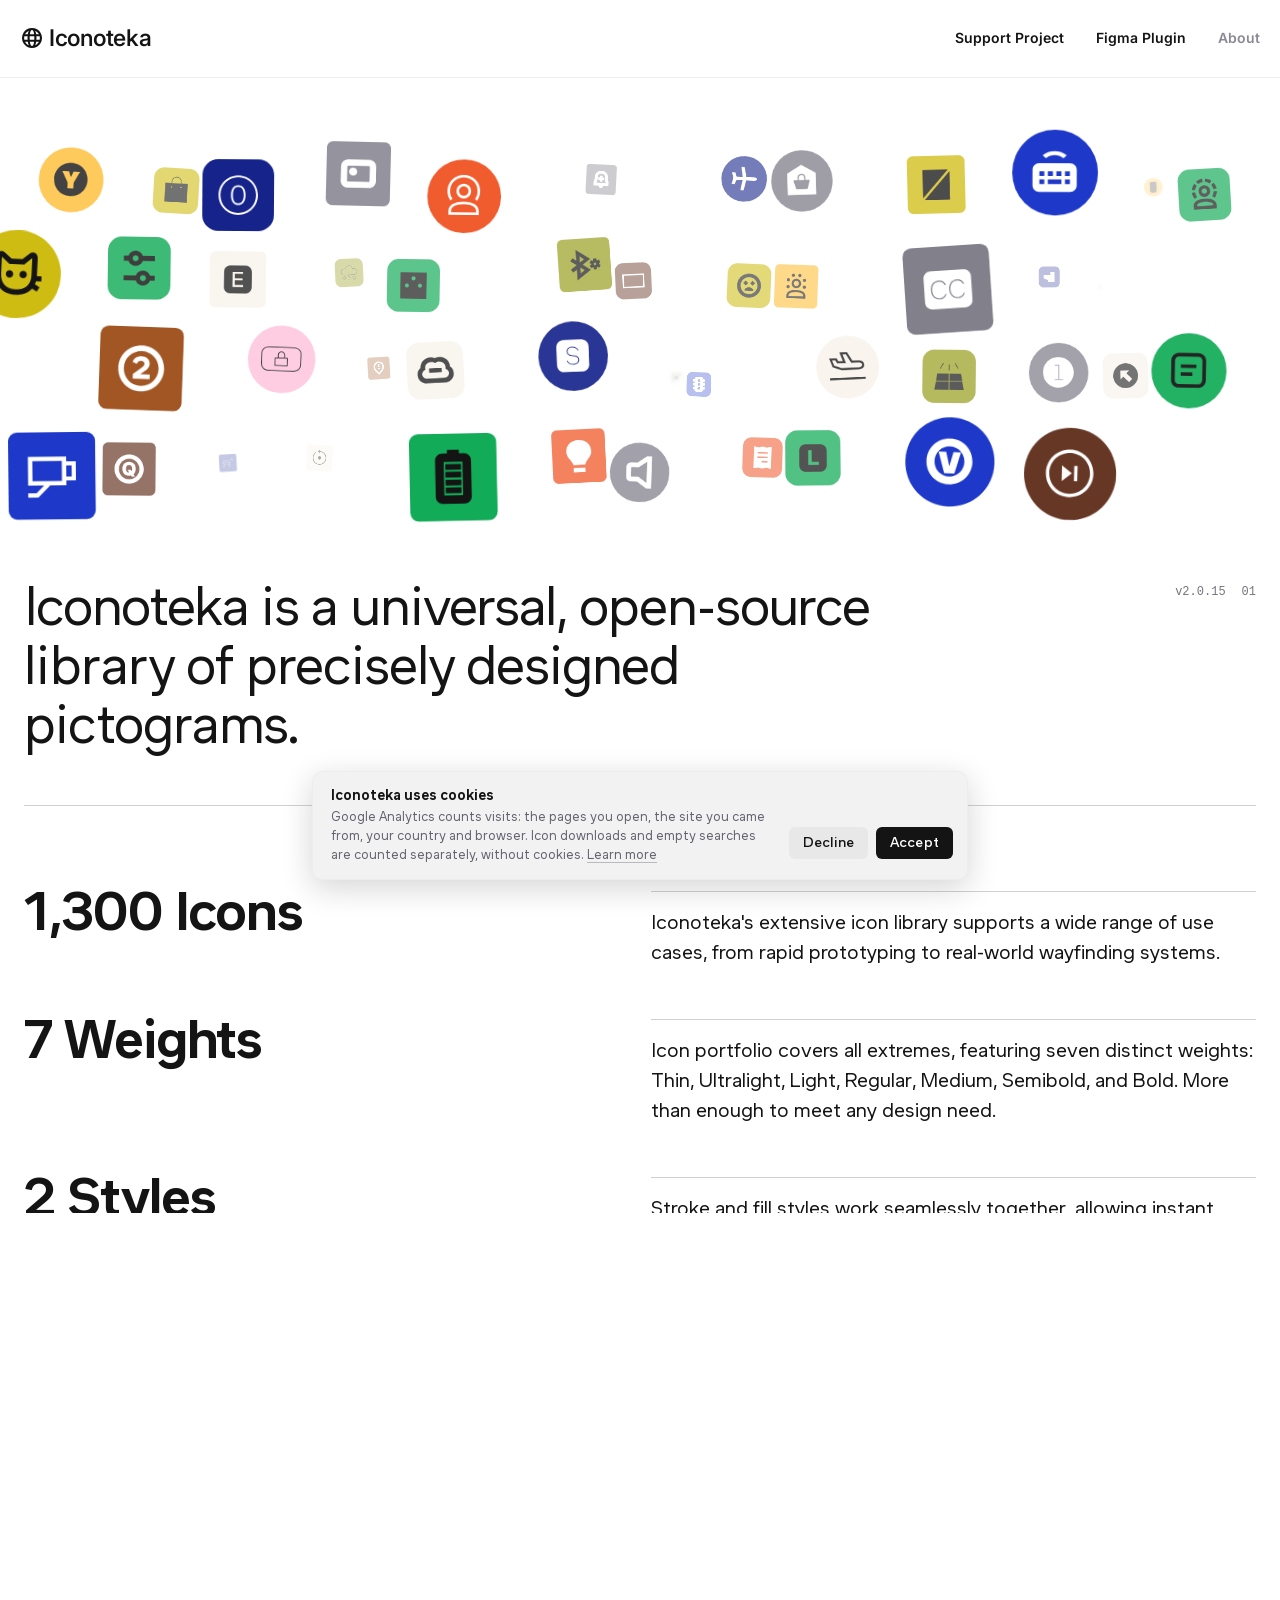
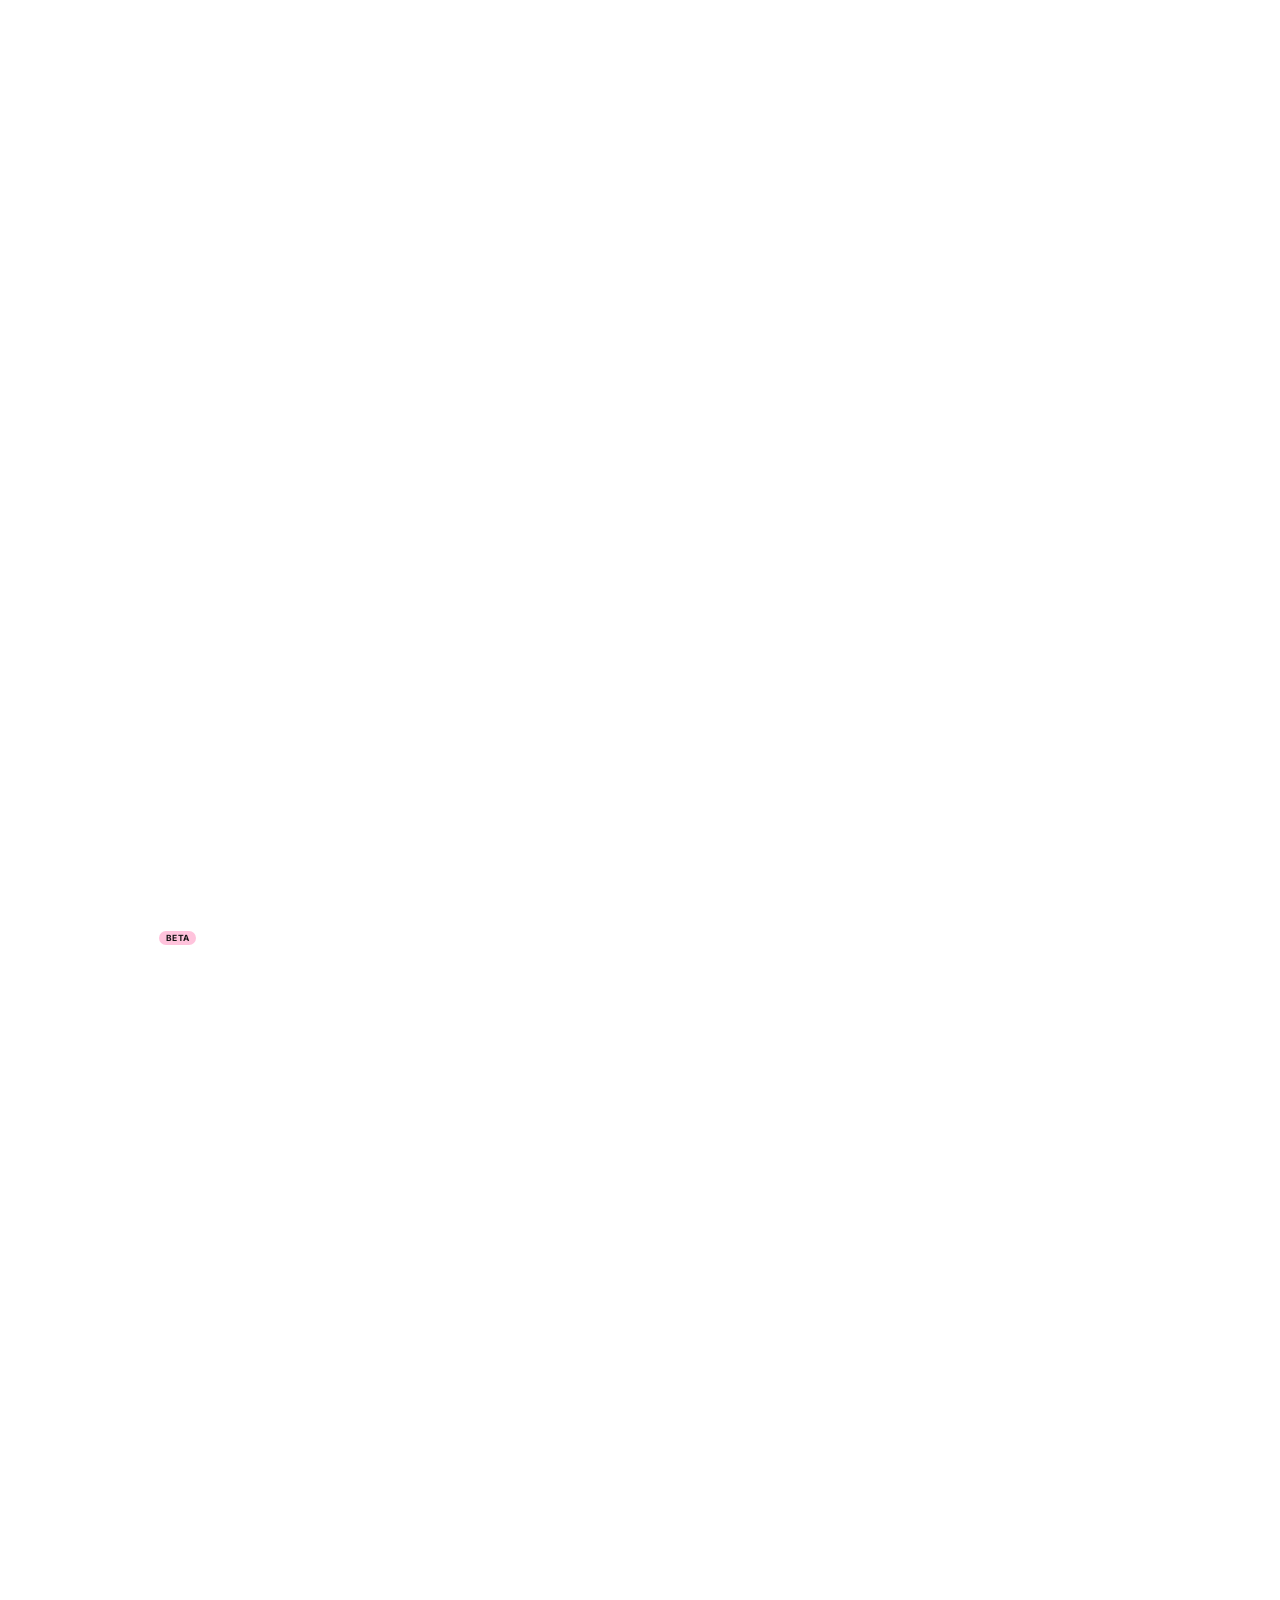
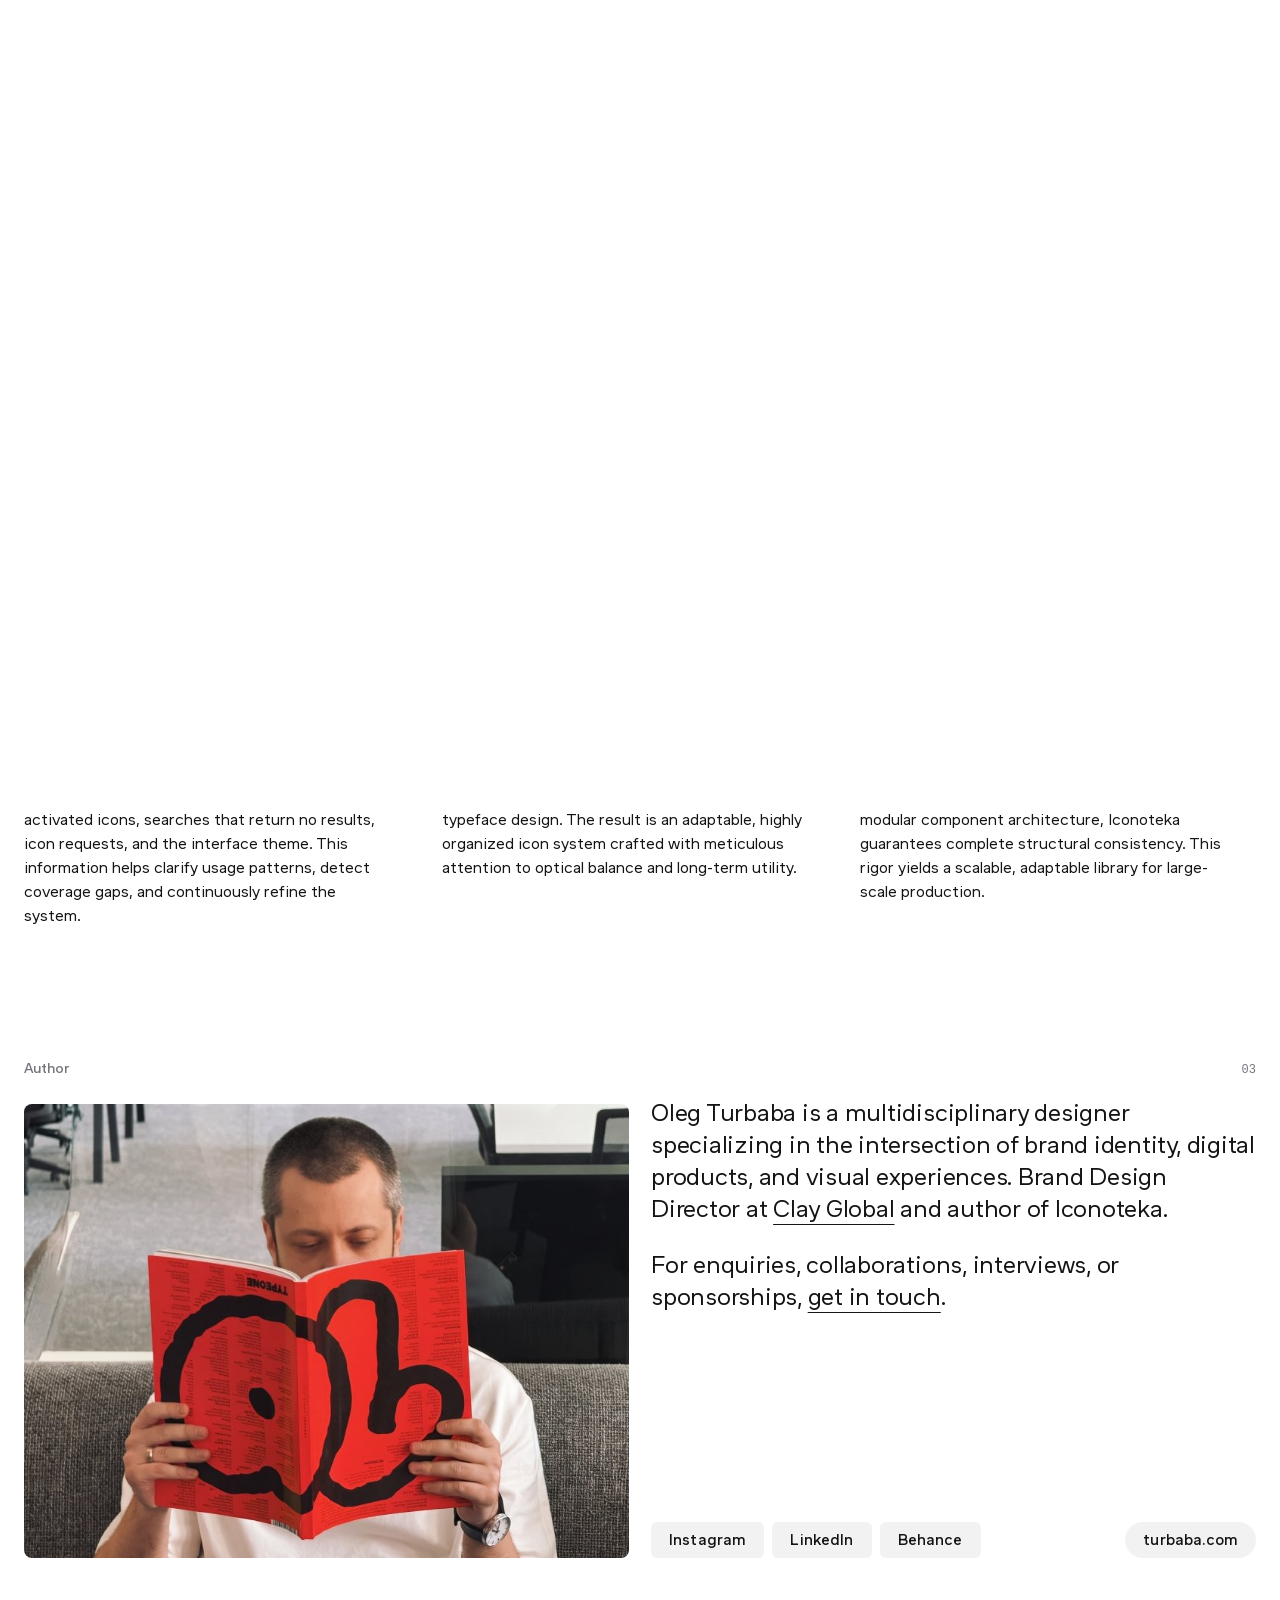
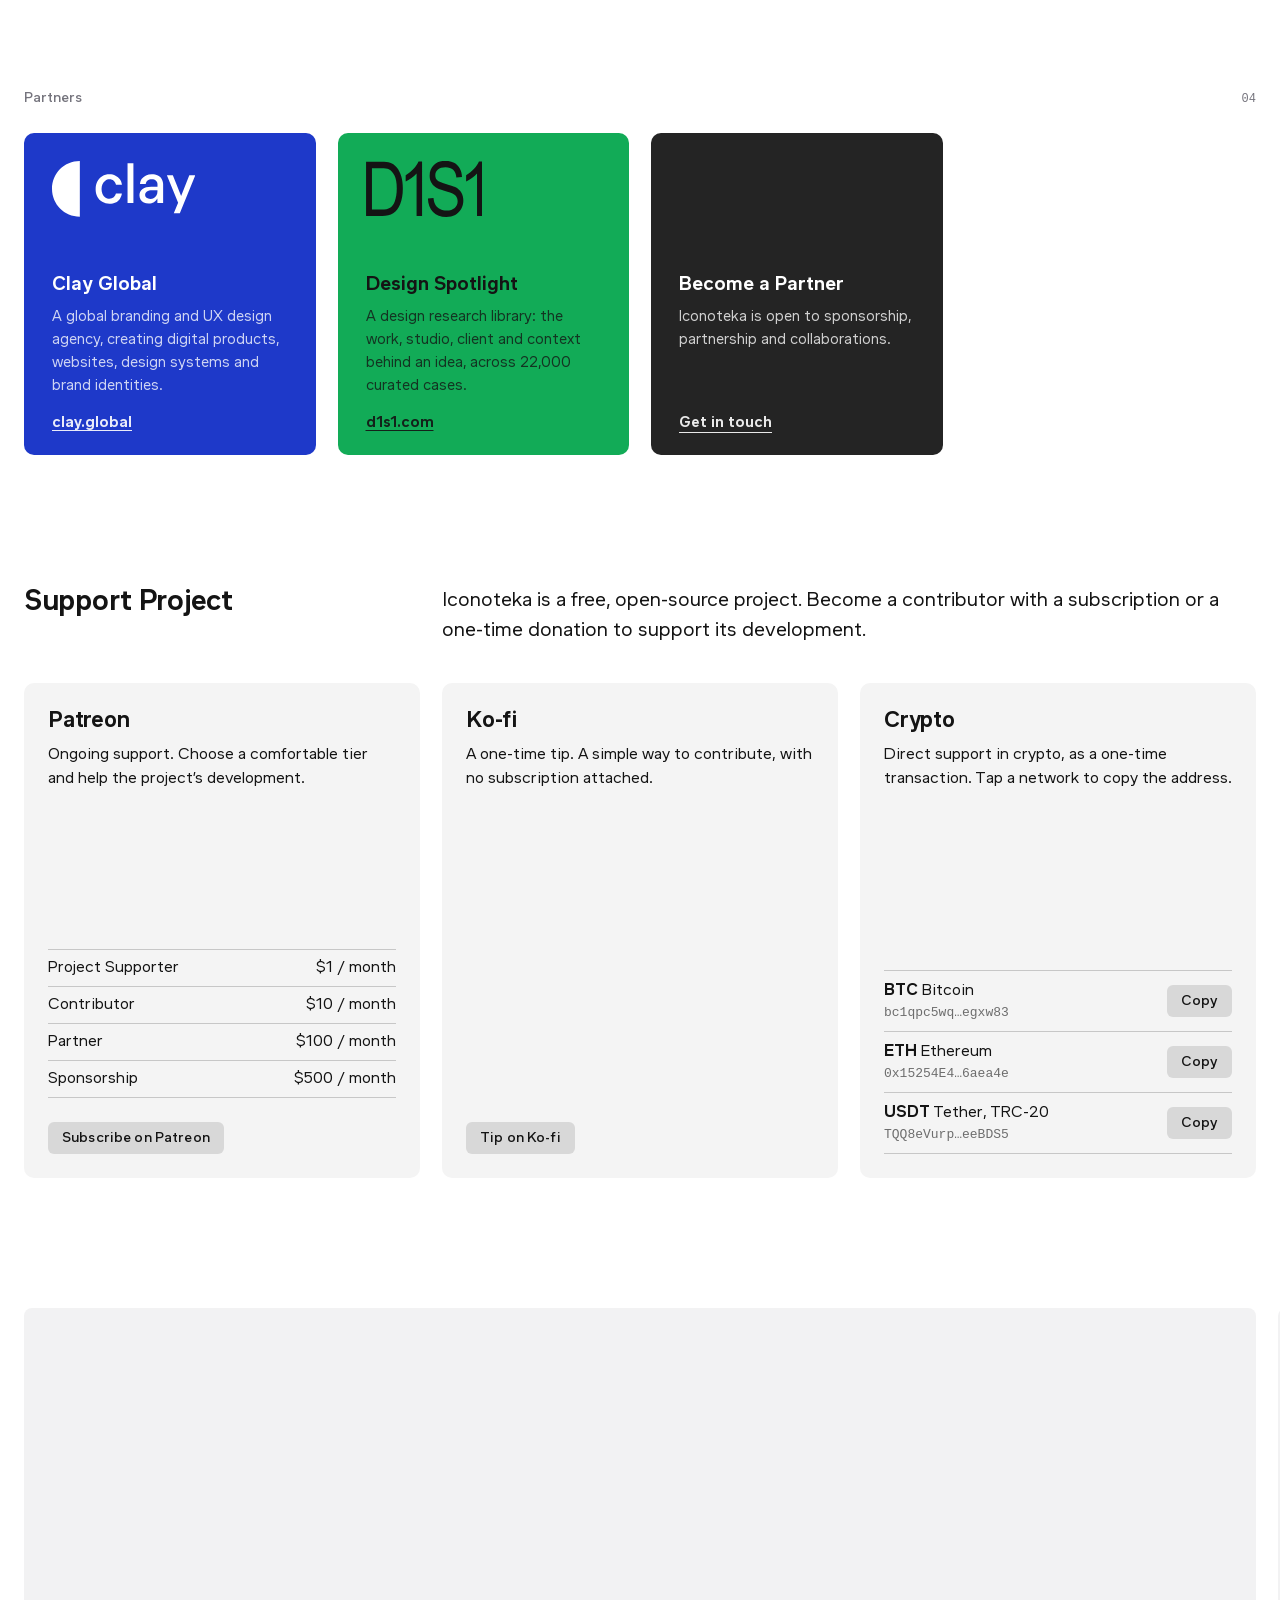
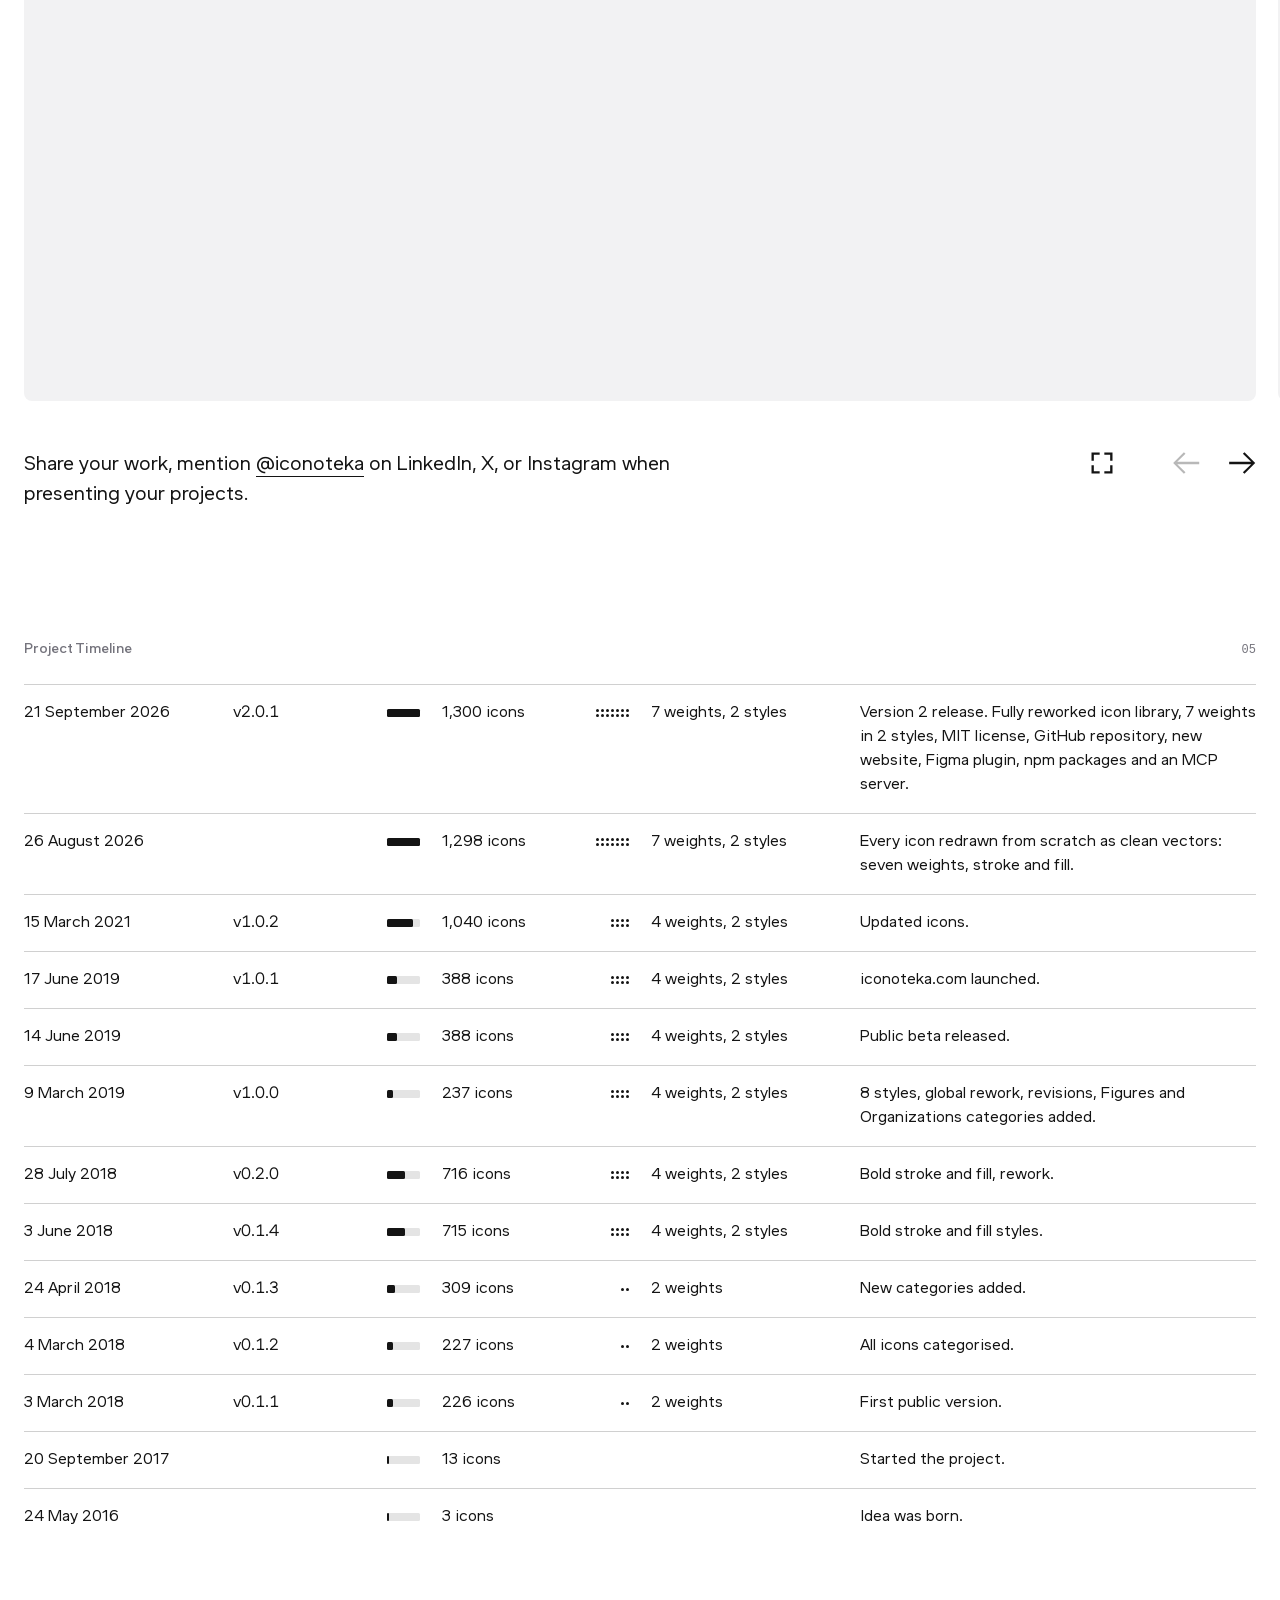
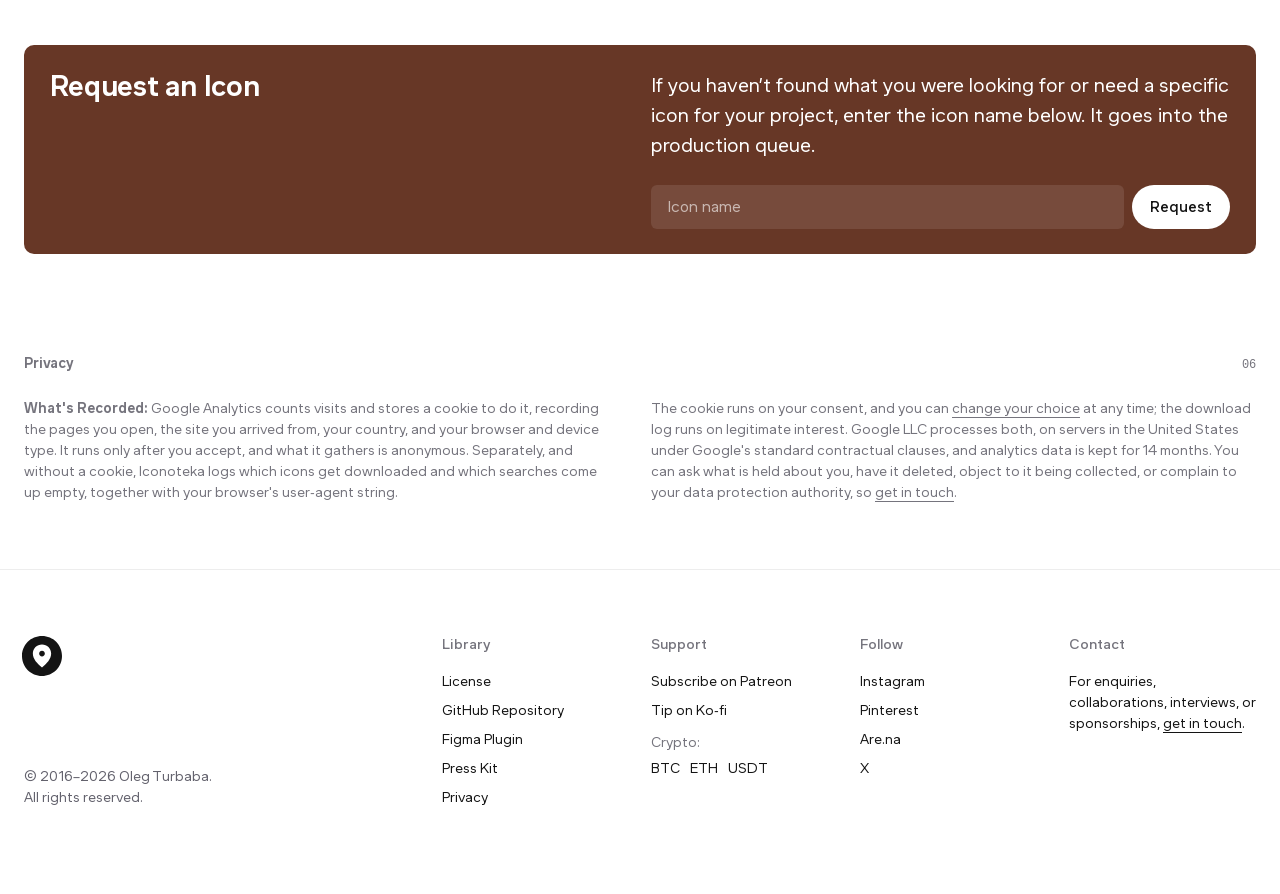
==== mcp/index.html @ 5ced7127 "Staging copy of iconoteka.com Derived from gh-site by sync-staging.py: noindex, no analytics, no can" ====
<!DOCTYPE html>
<html lang="en">
<head>
<meta charset="UTF-8"/>
<title>Iconoteka MCP</title>
<meta name="robots" content="noindex"/>
<meta http-equiv="refresh" content="0; url=/about.html#mcp"/>
<link rel="canonical" href="https://iconoteka.com/about.html#mcp"/>
<script>location.replace('/about.html#mcp');</script>
</head>
<body><p>Redirecting to <a href="/about.html#mcp">the MCP setup</a>…</p></body>
</html>
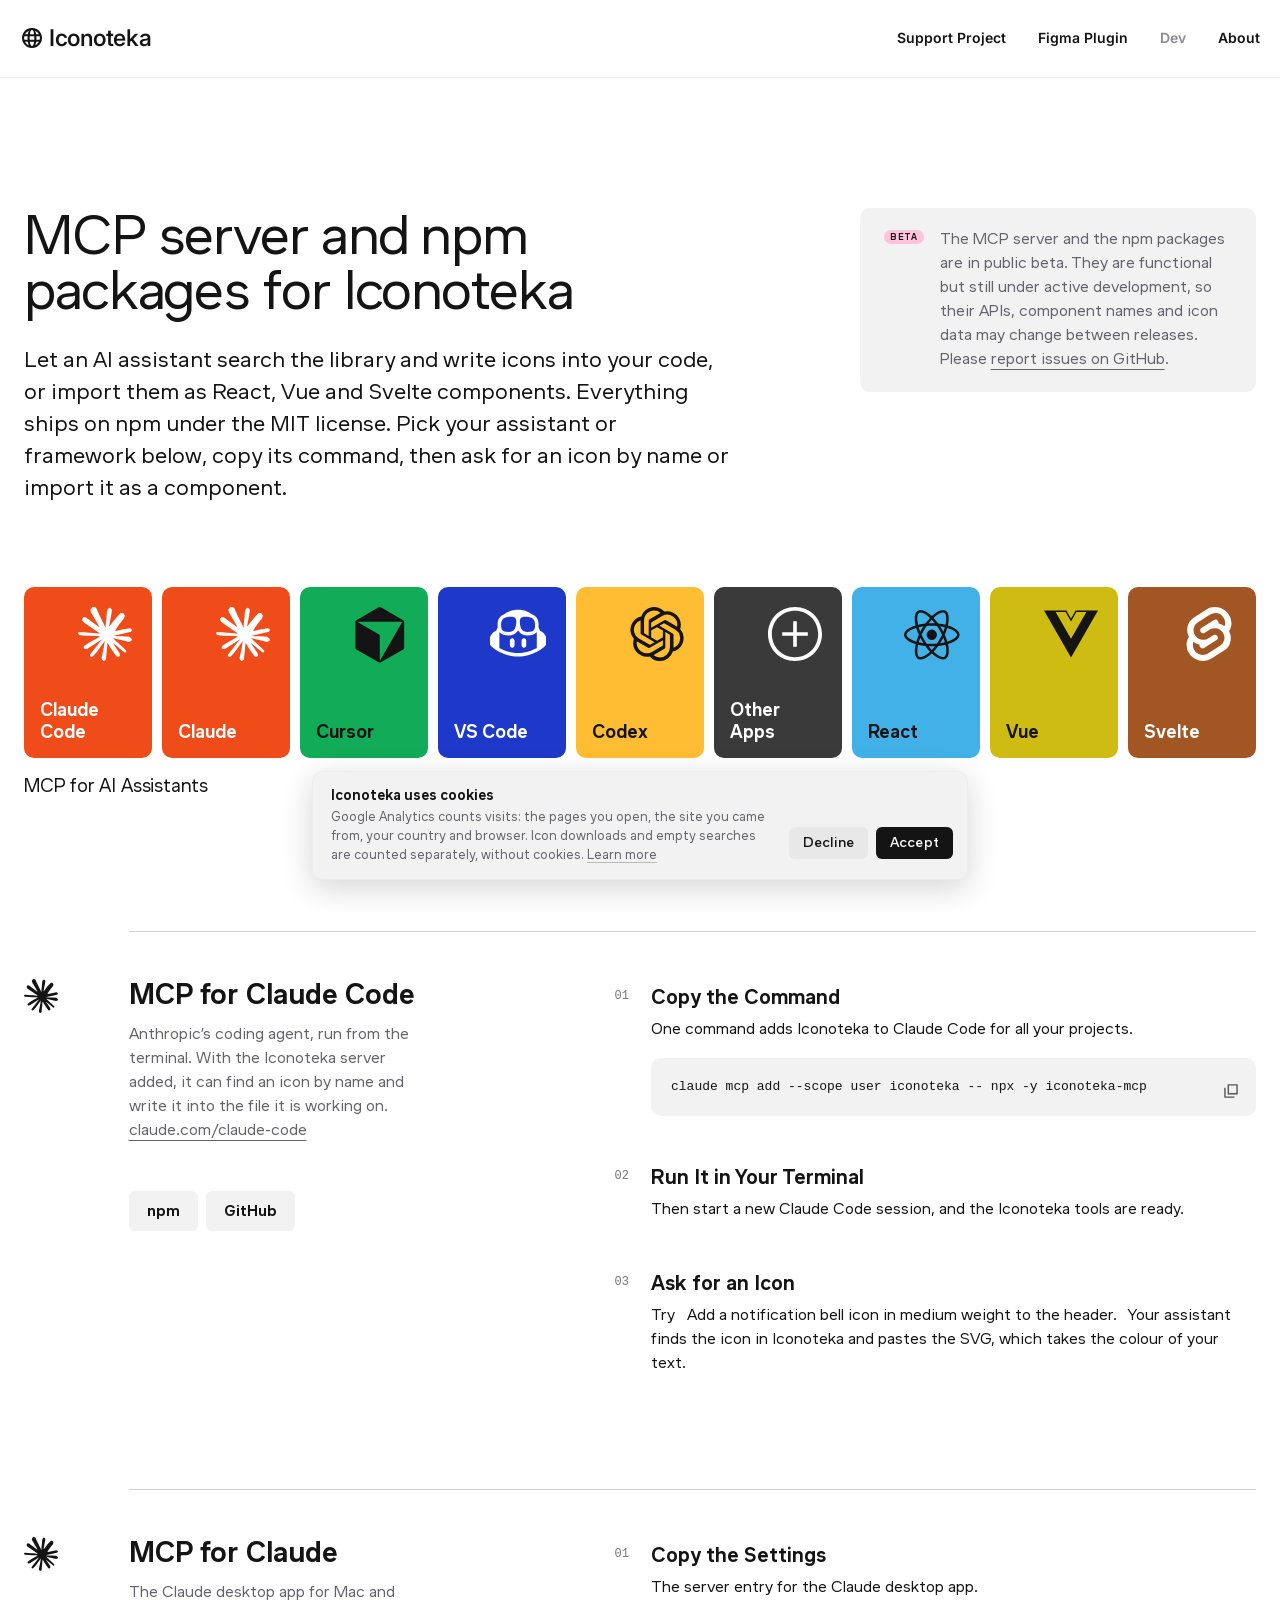
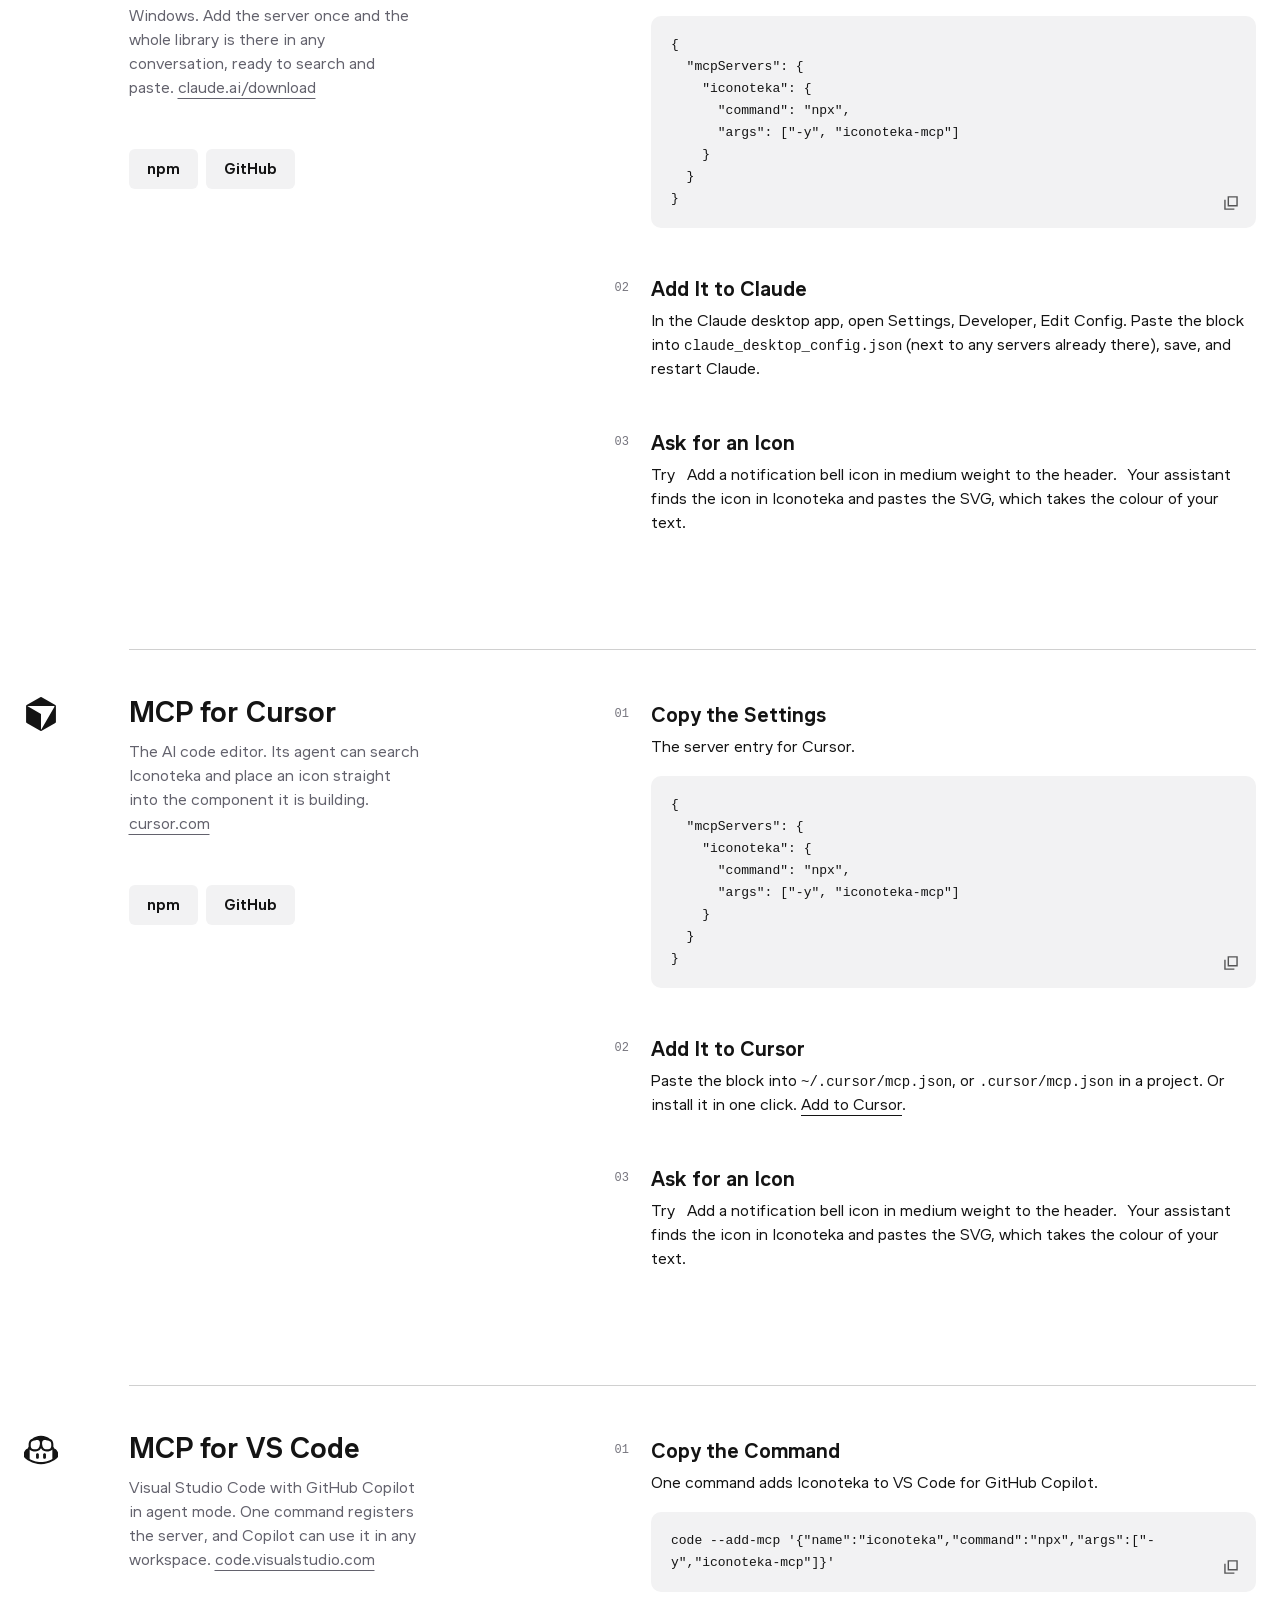
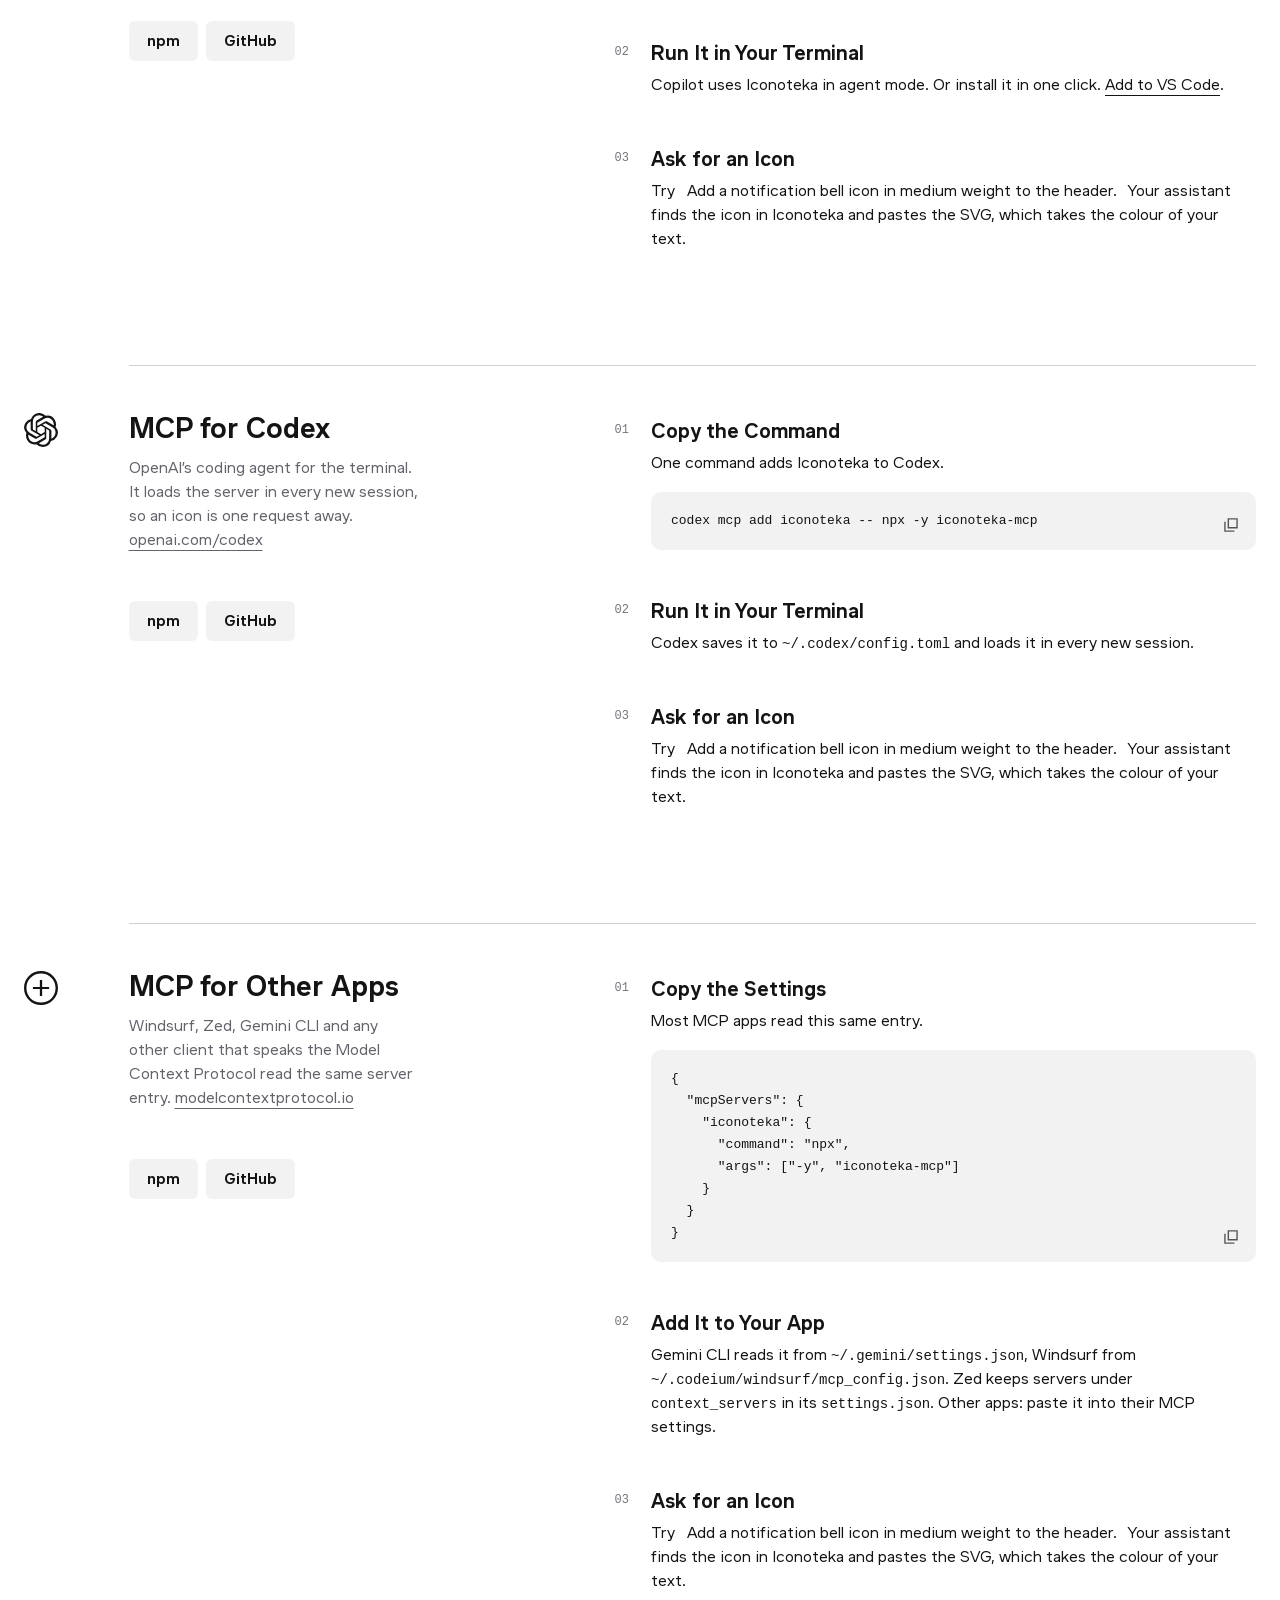
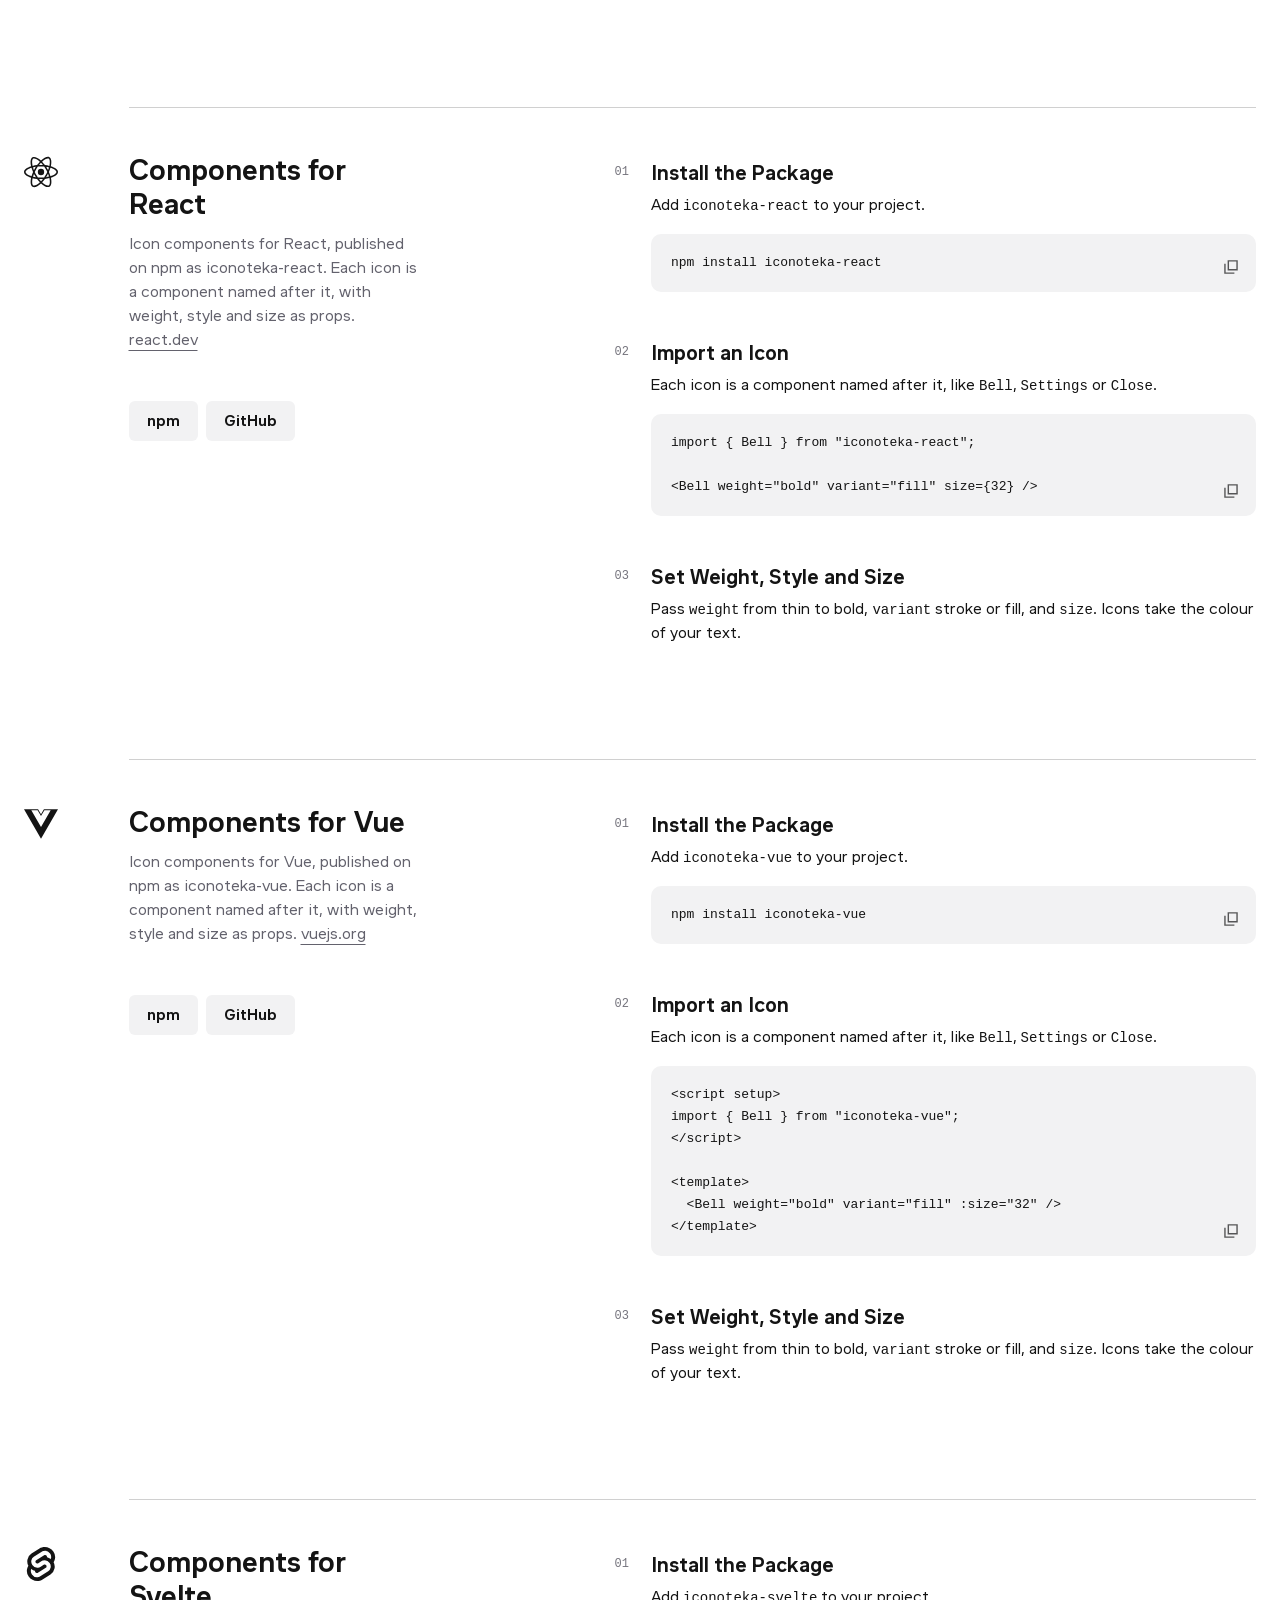
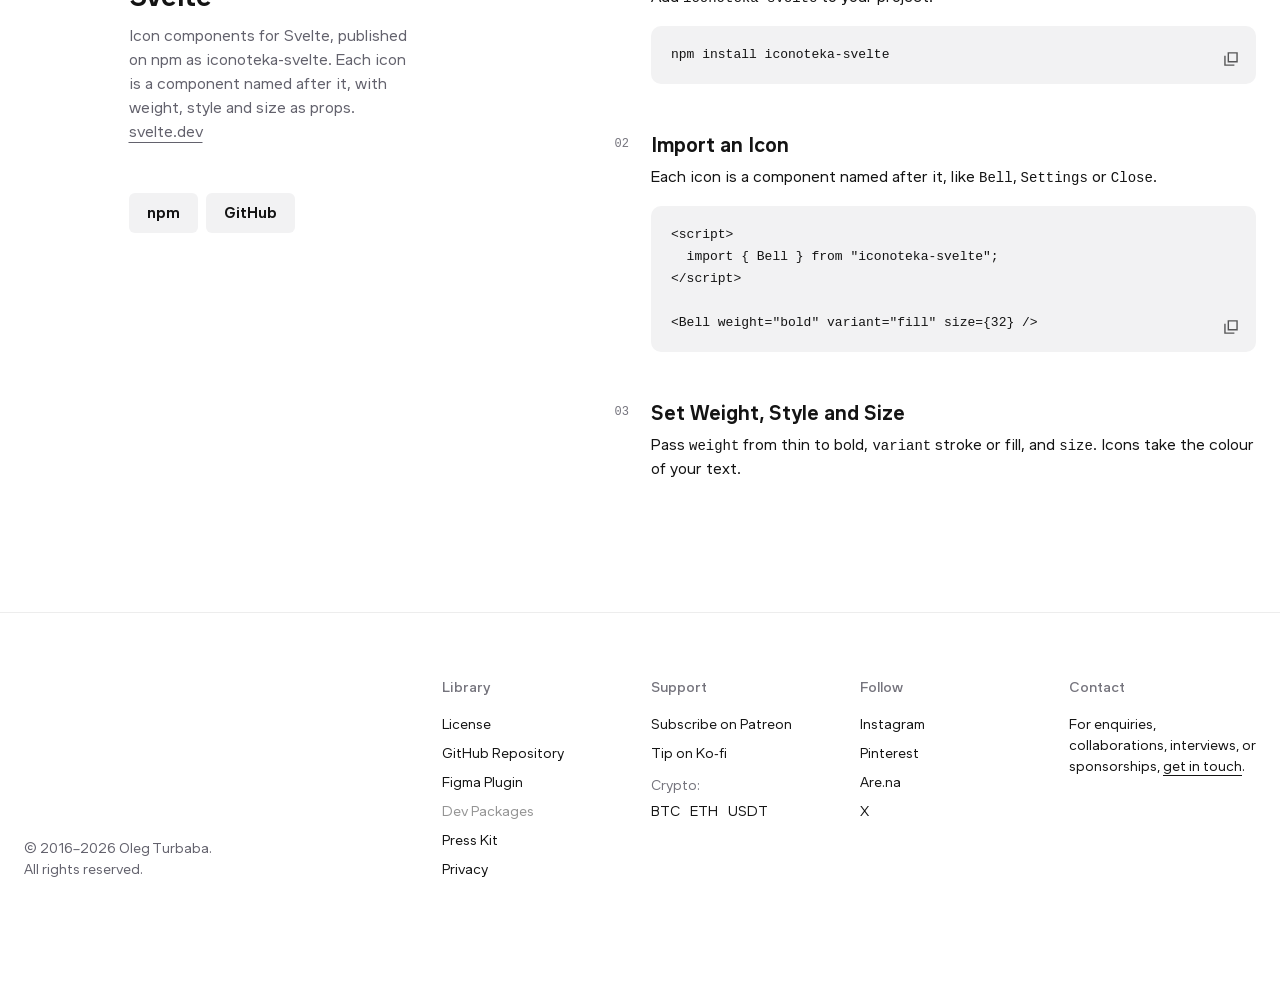
==== commit 6a36b8c1: "Staging: Dev and Privacy pages, press kit rebuild, promo cards, line-by-line reveal" ====
--- a/mcp/index.html
+++ b/mcp/index.html
@@ -2,11 +2,11 @@
 <html lang="en">
 <head>
 <meta charset="UTF-8"/>
-<title>Iconoteka MCP</title>
+<title>Iconoteka MCP Server</title>
 <meta name="robots" content="noindex"/>
-<meta http-equiv="refresh" content="0; url=/about.html#mcp"/>
-<link rel="canonical" href="https://iconoteka.com/about.html#mcp"/>
-<script>location.replace('/about.html#mcp');</script>
+<meta http-equiv="refresh" content="0; url=/dev.html#mcp"/>
+<link rel="canonical" href="https://iconoteka.com/dev.html"/>
+<script>location.replace('/dev.html#mcp');</script>
 </head>
-<body><p>Redirecting to <a href="/about.html#mcp">the MCP setup</a>…</p></body>
+<body><p>Redirecting to <a href="/dev.html#mcp">the MCP server</a>…</p></body>
 </html>
